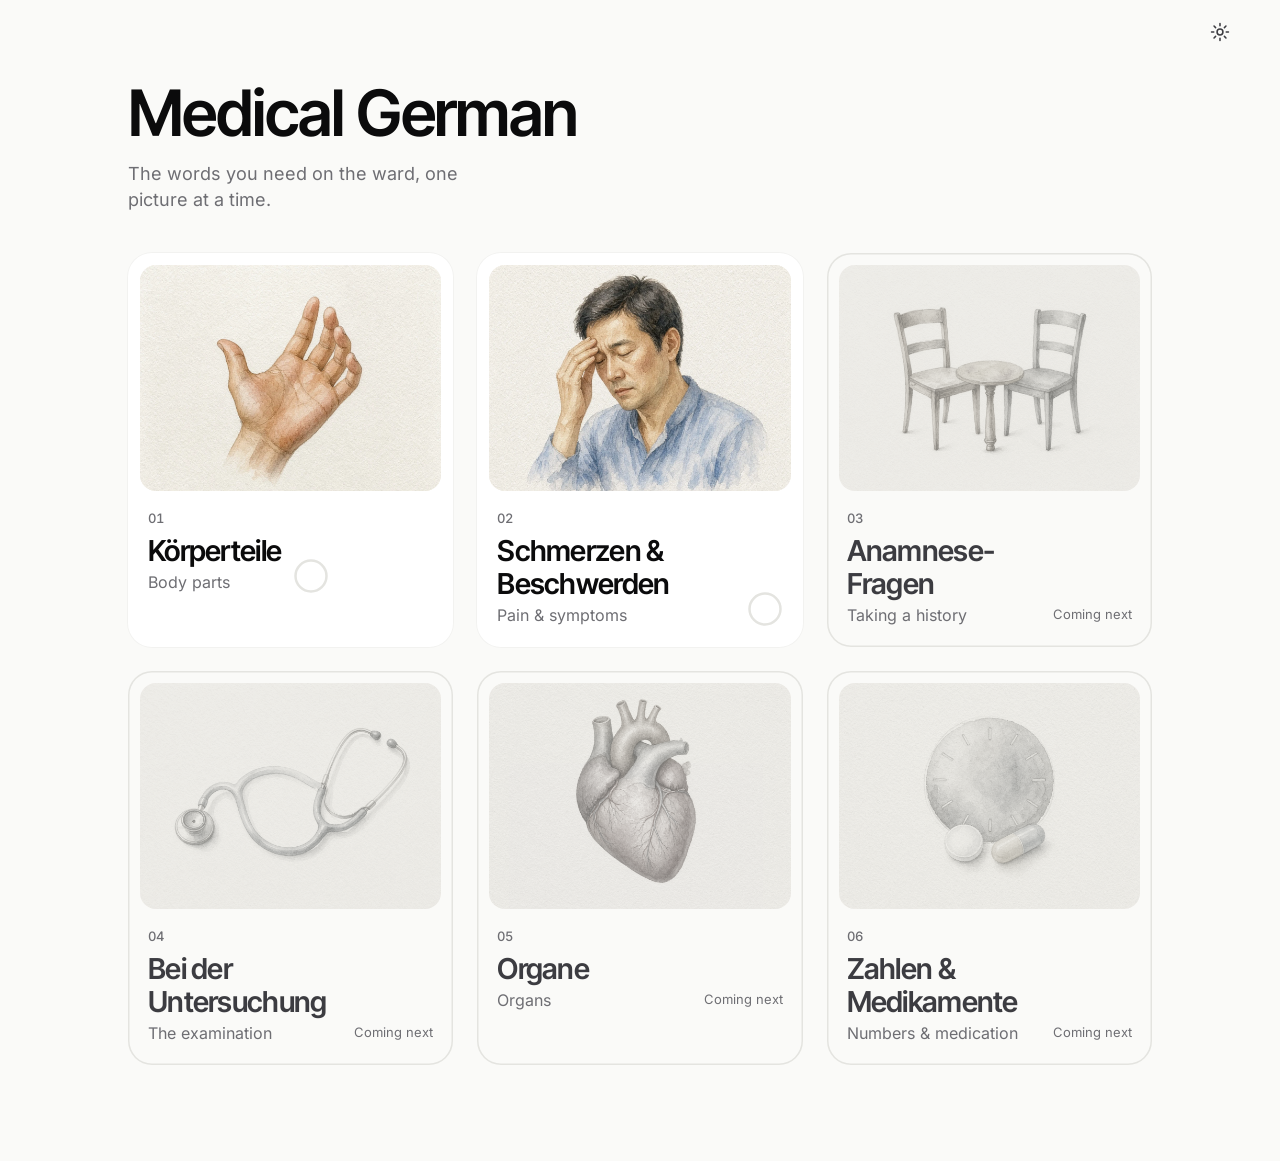
==== med-deutsch-standalone.html @ f3da3a1e "Medical German A1: Module 1 Körperteile + Module 2 Schmerzen & Beschwerden" ====
<!doctype html>
<html lang="en" data-theme="light">
<head>
<meta charset="utf-8">
<meta name="viewport" content="width=device-width, initial-scale=1, viewport-fit=cover">
<title>Medical German</title>
<meta name="description" content="Medical German A1: body parts and the first words on the ward.">
<meta name="theme-color" content="#FAFAF8">
<meta name="color-scheme" content="light dark">
<link rel="icon" type="image/png" sizes="32x32" href="[data-uri]">
<link rel="apple-touch-icon" href="[data-uri]">
<meta name="apple-mobile-web-app-capable" content="yes">
<meta name="apple-mobile-web-app-title" content="Med German">
<style>
/* Medical German A1 — design system (Apple × SpaceX × Tesla). Tokens per plan §5. */
@font-face{font-family:"Inter";src:url("[data-uri]") format("woff2");font-weight:100 900;font-style:normal;font-display:swap}
@font-face{font-family:"Inter Tight";src:url("[data-uri]") format("woff2");font-weight:100 900;font-style:normal;font-display:swap}

:root{
  --bg:#FAFAF8;--surface:#FFFFFF;--surface-2:#F2F2EF;--hairline:#E4E4E0;
  --ink-1:#0B0B0C;--ink-2:#3C3C41;--ink-3:#6E6E73;
  --accent:#0A5BFF;--accent-tint:rgba(10,91,255,.08);--accent-tint-2:rgba(10,91,255,.14);
  --ok:#12825A;--ok-tint:rgba(18,130,90,.10);--err:#C2372E;--err-tint:rgba(194,55,46,.09);
  --paper:#F6F3EC;
  --a-der:#3A6BC0;--a-das:#2F8A5B;--a-die:#C4463D;--a-pl:#B8862B;
  --shadow-sheet:0 1px 2px rgba(0,0,0,.04),0 8px 24px rgba(0,0,0,.04);
  --ease:cubic-bezier(.2,0,0,1);--ease-sheet:cubic-bezier(.32,.72,0,1);--ease-exit:cubic-bezier(.4,0,1,1);
  --spring:linear(0,.0094 1.1%,.0372 2.3%,.1475 4.8%,.5713 12.3%,.7714 16.7%,.8963 21.2%,.9634 25.4%,1.0018 30.1%,1.0176 35.2%,1.0141 43.8%,1.0018 60.7%,.9995 76.6%,1);
  --r-ctl:12px;--r-card:24px;--r-sheet:28px;
  --pad:24px;--maxw:1120px;--cardw:720px;
  --scale:1;
  --fs-dxl:calc(48px*var(--scale));--fs-dl:calc(40px*var(--scale));--fs-title:calc(28px*var(--scale));
  --fs-head:calc(21px*var(--scale));--fs-body:calc(17px*var(--scale));--fs-call:calc(15px*var(--scale));--fs-cap:calc(13px*var(--scale));
  color-scheme:light;
}
@media (min-width:768px){:root{--pad:48px;--fs-dxl:calc(72px*var(--scale));--fs-dl:calc(56px*var(--scale));--fs-title:calc(34px*var(--scale));--fs-head:calc(22px*var(--scale));--fs-body:calc(18px*var(--scale));--fs-call:calc(16px*var(--scale))}}
@media (min-width:1200px){:root{--fs-dxl:calc(88px*var(--scale));--fs-dl:calc(64px*var(--scale));--fs-title:calc(36px*var(--scale));--fs-head:calc(24px*var(--scale))}}

html[data-theme="dark"]{
  --bg:#000000;--surface:#0E0E10;--surface-2:#17171A;--hairline:#26262A;
  --ink-1:#F5F5F7;--ink-2:#C7C7CC;--ink-3:#8E8E93;
  --accent:#3D7DFF;--accent-tint:rgba(61,125,255,.16);--accent-tint-2:rgba(61,125,255,.24);
  --ok:#34C38A;--ok-tint:rgba(52,195,138,.18);--err:#FF6B61;--err-tint:rgba(255,107,97,.18);
  --a-der:#6F9BEA;--a-das:#4FB984;--a-die:#EE6F66;--a-pl:#DDB054;
  --shadow-sheet:none;color-scheme:dark;
}
html.teach{--scale:1.2}

*{box-sizing:border-box}
html,body{margin:0;height:100%}
body{background:var(--bg);color:var(--ink-1);font:400 var(--fs-body)/1.45 "Inter",system-ui,-apple-system,"Segoe UI",sans-serif;
  -webkit-font-smoothing:antialiased;-moz-osx-font-smoothing:grayscale;text-rendering:optimizeLegibility;
  -webkit-tap-highlight-color:transparent;overflow-x:hidden;transition:background-color .3s var(--ease),color .3s var(--ease)}
button,input{font:inherit;color:inherit}
button{cursor:pointer;background:none;border:0;padding:0;-webkit-user-select:none;user-select:none;touch-action:manipulation}
:focus{outline:none}
:focus-visible{outline:2px solid var(--accent);outline-offset:3px;border-radius:var(--r-ctl)}
.sr{position:absolute!important;width:1px;height:1px;overflow:hidden;clip:rect(0 0 0 0);white-space:nowrap}
.tnum{font-feature-settings:"tnum" 1}
.display{font-family:"Inter Tight","Inter",system-ui,sans-serif;font-weight:600;letter-spacing:-.025em}

/* ---------- App frame ---------- */
#app{min-height:100%;min-height:100dvh}
.view{min-height:100dvh;display:flex;flex-direction:column;animation:viewIn .42s var(--ease-sheet) both}
@keyframes viewIn{from{opacity:0;transform:translateY(8px)}to{opacity:1;transform:none}}
.bar{position:sticky;top:0;z-index:20;display:flex;align-items:center;gap:8px;height:64px;padding:0 max(12px,calc(var(--pad) - 12px));
  padding-top:env(safe-area-inset-top);box-sizing:content-box;background:color-mix(in srgb,var(--bg) 86%,transparent);
  -webkit-backdrop-filter:saturate(180%) blur(20px);backdrop-filter:saturate(180%) blur(20px)}
.bar .spacer{flex:1}
.bar-title{font-size:var(--fs-call);color:var(--ink-3);font-weight:500;white-space:nowrap;overflow:hidden;text-overflow:ellipsis}
.icon-btn{width:48px;height:48px;border-radius:50%;display:inline-grid;place-items:center;color:var(--ink-2);
  transition:background-color .2s var(--ease),transform .12s var(--ease),color .2s var(--ease)}
.icon-btn:hover{background:var(--surface-2);color:var(--ink-1)}
.icon-btn:active{transform:scale(.94)}
.icon-btn svg{width:22px;height:22px;stroke:currentColor;fill:none;stroke-width:1.7;stroke-linecap:round;stroke-linejoin:round}
.icon-btn:focus-visible{border-radius:50%}
.pill-flag{font-size:var(--fs-cap);font-weight:500;color:var(--accent);background:var(--accent-tint);border-radius:999px;padding:6px 12px;white-space:nowrap}
.wrap{width:100%;max-width:var(--maxw);margin:0 auto;padding:0 var(--pad)}
.hair{height:2px;background:var(--hairline);position:relative;overflow:hidden;width:100%}
.hair>i{position:absolute;inset:0 auto 0 0;background:var(--accent);width:0;transition:width .42s var(--ease-sheet)}
.press{transition:transform .12s var(--ease),background-color .2s var(--ease),box-shadow .2s var(--ease),color .2s var(--ease),opacity .2s var(--ease)}
.press:active{transform:scale(.97)}

/* ---------- Buttons ---------- */
.btn{min-height:52px;padding:0 22px;border-radius:var(--r-ctl);display:inline-flex;align-items:center;justify-content:center;gap:10px;
  font-weight:500;font-size:var(--fs-body);background:var(--surface-2);color:var(--ink-1)}
.btn:hover{background:color-mix(in srgb,var(--surface-2) 70%,var(--hairline))}
.btn.primary{background:var(--accent-tint);color:var(--accent)}
.btn.primary:hover{background:var(--accent-tint-2)}
.btn.block{width:100%}
.btn svg{width:18px;height:18px;stroke:currentColor;fill:none;stroke-width:1.8;stroke-linecap:round;stroke-linejoin:round}
.btn[disabled]{opacity:.4;pointer-events:none}
.link{color:var(--accent);font-weight:500}

/* ---------- Article dots ---------- */
.dot{display:inline-block;width:.22em;height:.22em;max-width:13px;max-height:13px;min-width:7px;min-height:7px;border-radius:50%;vertical-align:.2em;margin-right:.32em;background:var(--ink-3)}
.dot.der{background:var(--a-der)}.dot.das{background:var(--a-das)}.dot.die{background:var(--a-die)}.dot.pl{background:var(--a-pl)}
html.nodots .dot{display:none}
.art{color:var(--ink-2);font-weight:500}
.noun{color:var(--ink-1)}

/* ---------- Home ---------- */
.home-head{padding:16px 0 40px}
.home-head h1{font-size:var(--fs-dl);line-height:1.04;margin:0}
.home-head p{margin:14px 0 0;color:var(--ink-3);font-size:var(--fs-body);max-width:34ch}
.review{display:flex;align-items:center;gap:16px;width:100%;text-align:left;padding:20px 24px;border-radius:var(--r-card);background:var(--accent-tint);color:var(--ink-1);margin:0 0 32px}
.review:hover{background:var(--accent-tint-2)}
.review b{font-weight:600;font-size:var(--fs-head);display:block;letter-spacing:-.01em}
.review span{color:var(--ink-3);font-size:var(--fs-call)}
.review .go{margin-left:auto;color:var(--accent)}
.review .go svg{width:22px;height:22px;stroke:currentColor;fill:none;stroke-width:1.8;stroke-linecap:round;stroke-linejoin:round;display:block}
.tiles{display:grid;grid-template-columns:repeat(3,1fr);gap:24px;padding-bottom:96px}
.tile{position:relative;display:flex;flex-direction:column;text-align:left;background:var(--surface);border-radius:var(--r-card);padding:12px 12px 20px;
  transition:transform .2s var(--ease),background-color .2s var(--ease)}
html:not([data-theme="dark"]) .tile{box-shadow:0 0 0 1px rgba(0,0,0,.03)}
.tile.ready:hover{transform:translateY(-2px)}
.tile.ready:active{transform:scale(.985)}
.tile .thumb{border-radius:16px;overflow:hidden;background:var(--paper);aspect-ratio:4/3;position:relative}
.tile .thumb img{width:100%;height:100%;object-fit:cover;display:block;transition:transform .6s var(--ease)}
.tile.ready:hover .thumb img{transform:scale(1.02)}
.tile .meta{display:flex;align-items:flex-end;gap:12px;padding:18px 8px 0}
.tile .num{font-size:var(--fs-cap);color:var(--ink-3);font-weight:500;margin-bottom:6px;display:block}
.tile h2{font-size:calc(var(--fs-title)*.8);line-height:1.15;margin:0;font-weight:600}
.tile .en{color:var(--ink-3);font-size:var(--fs-call);margin-top:4px}
.tile .ring{margin-left:auto;flex:none}
.tile.soon{background:transparent;box-shadow:0 0 0 1.5px var(--hairline) inset!important;cursor:default}
.tile.soon .thumb{background:var(--paper)}
.tile.soon .thumb img{filter:grayscale(.85) contrast(.9);opacity:.55}
html[data-theme="dark"] .tile.soon .thumb img{opacity:.45}
.tile.soon h2{color:var(--ink-2)}
.tile.soon .next{margin-left:auto;font-size:var(--fs-cap);color:var(--ink-3);white-space:nowrap;margin-bottom:3px}
@media (max-width:1023px){.tiles{grid-template-columns:repeat(2,1fr)}}
@media (max-width:599px){
  .home-head{padding:4px 0 28px}
  .tiles{grid-template-columns:1fr;gap:12px}
  .tile{flex-direction:row;align-items:center;padding:10px;gap:4px;min-height:104px}
  .tile .thumb{width:112px;flex:none;border-radius:12px}
  .tile .meta{padding:0 8px 0 12px;flex:1;align-items:center}
  .tile h2{font-size:calc(21px*var(--scale))}
  .tile.soon .next{display:none}
}
.ring circle{fill:none;stroke-width:2.5}
.ring .trk{stroke:var(--hairline)}.ring .val{stroke:var(--accent);stroke-linecap:round;transition:stroke-dashoffset .8s var(--ease-sheet)}

/* ---------- Module page ---------- */
.mod-hero{display:grid;grid-template-columns:minmax(0,1.05fr) minmax(0,1fr);gap:56px;align-items:center;padding:8px 0 48px}
.mod-hero .plate{max-width:560px;width:100%}
.mod-hero h1{font-size:var(--fs-dl);line-height:1.04;margin:0}
.mod-hero .en{color:var(--ink-3);font-size:var(--fs-title);margin-top:6px;font-weight:400;letter-spacing:-.01em;line-height:1.2}
.mastery{display:flex;align-items:center;gap:14px;margin-top:32px;color:var(--ink-2);font-size:var(--fs-call)}
.mastery b{color:var(--ink-1);font-weight:600}
.modes{display:grid;grid-template-columns:1fr 1fr;gap:16px;padding-bottom:40px}
.mode{position:relative;text-align:left;min-height:168px;padding:28px;border-radius:var(--r-card);background:var(--surface-2);display:flex;flex-direction:column;justify-content:flex-end;gap:6px}
.mode:hover,.mode:focus-visible{background:var(--accent-tint)}
.mode:focus-visible{outline:2px solid var(--accent);outline-offset:0;border-radius:var(--r-card)}
.mode b{font-family:"Inter Tight","Inter",sans-serif;font-weight:600;letter-spacing:-.02em;font-size:var(--fs-title);line-height:1.1}
.mode span{color:var(--ink-3);font-size:var(--fs-call)}
.mode .arrow{position:absolute;top:24px;right:24px;color:var(--ink-3);transition:transform .3s var(--ease),color .2s}
.mode:hover .arrow{transform:translateX(3px);color:var(--accent)}
.mode .arrow svg{width:22px;height:22px;stroke:currentColor;fill:none;stroke-width:1.7;stroke-linecap:round;stroke-linejoin:round;display:block}
.mode .rec{position:absolute;top:30px;left:28px;width:8px;height:8px;border-radius:50%;background:var(--accent)}
.words{border-top:1px solid var(--hairline);margin-bottom:96px}
.words summary{list-style:none;display:flex;align-items:center;justify-content:space-between;min-height:64px;cursor:pointer;font-weight:500;color:var(--ink-2);border-radius:var(--r-ctl)}
.words summary::-webkit-details-marker{display:none}
.words summary svg{width:20px;height:20px;stroke:currentColor;fill:none;stroke-width:1.7;transition:transform .3s var(--ease)}
.words[open] summary svg{transform:rotate(180deg)}
.wl{display:grid;grid-template-columns:repeat(2,minmax(0,1fr));column-gap:48px;padding:4px 0 24px}
.wl a{display:grid;grid-template-columns:2.2em minmax(0,1fr) minmax(0,1.3fr);gap:8px;align-items:baseline;padding:12px 0;border-bottom:1px solid var(--hairline);color:inherit;text-decoration:none}
.wl a:hover .de{color:var(--accent)}
.wl .i{color:var(--ink-3);font-size:var(--fs-cap)}
.wl .e{color:var(--ink-3)}
.wl .de{font-weight:500;transition:color .2s}
.wl .de small{color:var(--ink-3);font-weight:400;font-size:var(--fs-call)}
.wl .m{display:inline-block;width:6px;height:6px;border-radius:50%;background:var(--ok);margin-left:8px;vertical-align:.15em}
@media (max-width:899px){.mod-hero{grid-template-columns:1fr;gap:28px;padding-top:0}.mod-hero .plate{max-width:none}.wl{grid-template-columns:1fr}}
@media (max-width:599px){.modes{grid-template-columns:1fr;gap:12px}.mode{min-height:128px;padding:24px}.mode .rec{top:26px;left:24px}}

/* ---------- Plate ---------- */
.plate{position:relative;aspect-ratio:4/3;background:var(--paper);border-radius:var(--r-card);overflow:hidden;isolation:isolate;width:100%}
.plate .vp{position:absolute;inset:0}
.plate img.art{position:absolute;max-width:none;display:block;opacity:0;-webkit-user-drag:none;user-select:none;pointer-events:none}
.plate img.art.on{opacity:1}
.plate img.art.fade{transition:opacity .15s linear}
.plate img.art.fadeblur{transition:opacity .4s var(--ease),filter .4s var(--ease);filter:blur(8px)}
.plate img.art.fadeblur.on{filter:blur(0)}
.plate canvas.gl{position:absolute;inset:0;width:100%;height:100%;display:block;z-index:1}
.plate .shimmer{position:absolute;inset:0;background:linear-gradient(100deg,transparent 30%,rgba(255,255,255,.45) 50%,transparent 70%) var(--paper);background-size:220% 100%;animation:shim 1.6s linear infinite;z-index:0}
@keyframes shim{to{background-position:-120% 0}}
.plate svg.spot{position:absolute;inset:0;width:100%;height:100%;z-index:2;pointer-events:none}
.spot .veil{opacity:0;transition:opacity .5s var(--ease)}
.spot .ringe{fill:none;stroke:var(--accent);stroke-width:2;opacity:0;transition:opacity .4s var(--ease)}
.spot .pulse{fill:none;stroke:var(--accent);stroke-width:2;opacity:0;transform-box:fill-box;transform-origin:center}
.spot.on .veil{opacity:1}.spot.on .ringe{opacity:.95}
.spot.on .pulse{animation:pulse 1.1s var(--ease) .1s 1 both}
@keyframes pulse{0%{opacity:.6;transform:scale(1)}100%{opacity:0;transform:scale(1.7)}}
html[data-theme="dark"] .spot .ringe,html[data-theme="dark"] .spot .pulse{stroke:#0A5BFF}

/* ---------- Stage (Anschauen + Üben) ---------- */
.stage-wrap{flex:1;display:flex;flex-direction:column;width:100%;max-width:var(--cardw);margin:0 auto;padding:12px var(--pad) 40px}
.stage{display:flex;flex-direction:column;gap:0}
.stage .plate{margin-bottom:32px}
.prompt-en{font-size:var(--fs-title);line-height:1.15;font-weight:500;letter-spacing:-.015em;margin:0}
.prompt-hint{color:var(--ink-3);font-size:var(--fs-call);margin-top:6px}
.instr{color:var(--ink-3);font-size:var(--fs-call);margin:0 0 10px}
.de-big{font-size:var(--fs-dxl);line-height:1.02;margin:0}
.de-l{font-size:var(--fs-dl);line-height:1.05;margin:0}
.pl-line{font-size:var(--fs-head);color:var(--ink-2);margin-top:10px}
.reveal-zone{margin-top:24px;min-height:120px}
.reveal-btn{min-height:52px;padding:0 24px;border-radius:999px;background:var(--surface-2);font-weight:500;color:var(--ink-2)}
.reveal-btn:hover{background:var(--accent-tint);color:var(--accent)}
.de-block{animation:focusPull .24s var(--ease) both}
@keyframes focusPull{from{opacity:0;transform:translateY(8px);filter:blur(6px)}to{opacity:1;transform:none;filter:blur(0)}}
.ex{margin-top:28px;font-size:var(--fs-body)}
.ex .en{color:var(--ink-3);margin-top:2px}
.trap{margin-top:16px;color:var(--ink-3);font-size:var(--fs-call);max-width:52ch}
.lat{margin-top:10px;color:var(--ink-3);font-size:var(--fs-call)}
.lat i{font-style:normal;letter-spacing:.01em}
.browse-nav{display:flex;justify-content:space-between;align-items:center;margin-top:auto;padding-top:32px}
.browse-nav .count{color:var(--ink-3);font-size:var(--fs-cap)}
.nav-btn{width:56px;height:56px;border-radius:50%;background:var(--surface-2);display:grid;place-items:center;color:var(--ink-2)}
.nav-btn:hover{background:var(--accent-tint);color:var(--accent)}
.nav-btn[disabled]{opacity:.3;pointer-events:none}
.nav-btn svg{width:22px;height:22px;stroke:currentColor;fill:none;stroke-width:1.8;stroke-linecap:round;stroke-linejoin:round}
.end-card{flex:1;display:flex;flex-direction:column;justify-content:center;gap:12px;padding:48px 0}
.end-card h2{font-size:var(--fs-dl);margin:0;line-height:1.05}
.end-card p{color:var(--ink-3);margin:0 0 28px}
.end-card .row{display:flex;gap:12px;flex-wrap:wrap}

@media (min-width:1000px) and (min-aspect-ratio:5/4){
  .stage-wrap.wide{max-width:1320px}
  .stage-wrap.wide .stage{flex:1;display:grid;grid-template-columns:minmax(0,1.35fr) minmax(0,1fr);gap:72px;align-items:center;align-content:center}
  .stage-wrap.wide .stage>.plate{margin-bottom:0;width:min(100%,calc((100dvh - 230px)*4/3));justify-self:end}
  .stage-wrap.wide .side{min-width:0}
  .stage-wrap.wide .browse-nav{width:100%;padding-top:24px}
}

/* ---------- Options & feedback ---------- */
.answer{margin-top:28px}
.opts{display:grid;grid-template-columns:1fr;gap:10px}
@media (min-width:600px){.opts.grid2{grid-template-columns:repeat(2,minmax(0,1fr))}}
.opts .opt{min-width:0}
.opt{position:relative;min-height:60px;text-align:left;padding:14px 20px;border-radius:var(--r-ctl);box-shadow:inset 0 0 0 1.5px var(--hairline);
  font-size:var(--fs-head);line-height:1.25;display:flex;align-items:center;gap:12px;animation:optIn .32s var(--ease) backwards}
@keyframes optIn{from{opacity:0;transform:translateY(6px)}to{opacity:1;transform:none}}
.opt:hover{background:var(--surface-2)}
.opt.sel{background:var(--accent-tint);box-shadow:inset 0 0 0 1.5px var(--accent)}
.opt.ok{background:var(--ok-tint);box-shadow:inset 0 0 0 1.5px var(--ok)}
.opt.bad{background:var(--err-tint);box-shadow:inset 0 0 0 1.5px var(--err)}
.opt.dim{opacity:.45!important}
.opt .chk{margin-left:auto;width:22px;height:22px;flex:none}
.opt .chk path{fill:none;stroke:var(--ok);stroke-width:2.2;stroke-linecap:round;stroke-linejoin:round;stroke-dasharray:24;stroke-dashoffset:24;animation:chk .24s var(--ease) .05s forwards}
@keyframes chk{to{stroke-dashoffset:0}}
.opts.locked .opt{pointer-events:none}
.shake{animation:shake .26s linear}
@keyframes shake{0%,100%{transform:none}20%{transform:translateX(-4px)}40%{transform:translateX(4px)}60%{transform:translateX(-4px)}80%{transform:translateX(4px)}}
.art3{display:grid;grid-template-columns:repeat(3,1fr);gap:12px}
.art3 .opt{justify-content:center;font-family:"Inter Tight","Inter",sans-serif;font-weight:600;font-size:calc(var(--fs-head)*1.15);min-height:72px;text-align:center}
.art3 .opt .dot{margin-right:.4em}
.imgopts{display:grid;grid-template-columns:1fr 1fr;gap:12px}
.imgopt{padding:6px;border-radius:calc(var(--r-card) - 4px);box-shadow:inset 0 0 0 1.5px var(--hairline);animation:optIn .32s var(--ease) backwards}
.imgopt .plate{border-radius:16px}
.imgopt:hover{background:var(--surface-2)}
.imgopt.ok{background:var(--ok-tint);box-shadow:inset 0 0 0 2px var(--ok)}
.imgopt.bad{background:var(--err-tint);box-shadow:inset 0 0 0 2px var(--err)}
.imgopt.dim{opacity:.45!important}
.feedback{margin-top:18px;min-height:28px;font-size:var(--fs-call);color:var(--ink-2)}
.feedback .fb-de{font-size:var(--fs-head);color:var(--ink-1);font-weight:500;margin-bottom:6px}
.feedback .fb-de.ok{color:var(--ok)}
.feedback .fb-note{color:var(--ink-3)}
.feedback .fb-rule{color:var(--ink-3);margin-top:6px}
.cont{margin-top:20px}
.input-row{display:flex;gap:10px;align-items:stretch}
.tin{flex:1;min-width:0;min-height:64px;padding:0 20px;border-radius:var(--r-ctl);border:0;background:var(--surface);box-shadow:inset 0 0 0 1.5px var(--hairline);
  font-size:var(--fs-head);font-family:"Inter Tight","Inter",sans-serif;font-weight:500;letter-spacing:-.01em;transition:box-shadow .2s var(--ease),background-color .2s}
.tin:focus{box-shadow:inset 0 0 0 1.5px var(--accent)}
.tin.ok{background:var(--ok-tint);box-shadow:inset 0 0 0 1.5px var(--ok)}
.tin.bad{background:var(--err-tint);box-shadow:inset 0 0 0 1.5px var(--err)}
.tin.almost{background:var(--surface-2);box-shadow:inset 0 0 0 1.5px var(--ink-3)}
.uml{display:flex;gap:8px;margin-top:10px}
.uml button{min-width:52px;height:44px;border-radius:999px;background:var(--surface-2);font-size:var(--fs-body);font-weight:500;color:var(--ink-2)}
.uml button:hover{background:var(--accent-tint);color:var(--accent)}
.sent{font-size:var(--fs-title);line-height:1.3;font-weight:500;letter-spacing:-.01em}
.sent .gap{display:inline-block;min-width:3.2em;border-bottom:2px solid var(--ink-3);margin:0 .12em;text-align:center;color:var(--accent);transition:color .2s}
.sent .gap.ok{color:var(--ok);border-color:var(--ok)}.sent .gap.bad{color:var(--err);border-color:var(--err)}
.sent-en{color:var(--ink-3);margin-top:8px;font-size:var(--fs-body)}
.tiles-line{min-height:72px;display:flex;flex-wrap:wrap;gap:8px;align-content:flex-start;padding:10px;border-radius:var(--r-ctl);box-shadow:inset 0 0 0 1.5px var(--hairline);transition:background-color .2s,box-shadow .2s}
.tiles-line.ok{background:var(--ok-tint);box-shadow:inset 0 0 0 1.5px var(--ok)}
.tiles-line.bad{background:var(--err-tint);box-shadow:inset 0 0 0 1.5px var(--err)}
.bank{display:flex;flex-wrap:wrap;gap:8px;margin-top:14px;min-height:52px}
.wt{min-height:48px;padding:0 18px;border-radius:999px;background:var(--surface-2);font-size:var(--fs-head);font-weight:500;letter-spacing:-.01em;
  animation:tileIn .35s var(--spring) both}
@keyframes tileIn{from{transform:scale(.86);opacity:0}to{transform:none;opacity:1}}
.wt:hover{background:var(--accent-tint);color:var(--accent)}
.wt.ghost{visibility:hidden}
.tiles-line .wt{background:var(--surface)}
html[data-theme="dark"] .tiles-line .wt{background:var(--surface-2)}
.actions{display:flex;gap:10px;margin-top:20px;flex-wrap:wrap}
.selfrate{display:grid;grid-template-columns:1fr 1fr;gap:10px;margin-top:24px}

/* ---------- Body map ---------- */
.maps{display:flex;gap:20px;justify-content:center;align-items:flex-start}
.map{position:relative;flex:1;max-width:340px;background:var(--paper);border-radius:var(--r-card);overflow:hidden;touch-action:manipulation;cursor:crosshair}
.map.land{max-width:none}
.map img{display:block;width:100%;height:auto;-webkit-user-drag:none;user-select:none;pointer-events:none}
.map svg{position:absolute;inset:0;width:100%;height:100%;pointer-events:none}
.map .tap{fill:none;stroke:var(--ink-1);stroke-width:2;opacity:.9}
.map .tap-dot{fill:var(--ink-1)}
.map .hit-ok{fill:rgba(18,130,90,.16);stroke:#12825A;stroke-width:2}
.map .hit-bad{fill:rgba(194,55,46,.14);stroke:#C2372E;stroke-width:2}
.map .hit-target{fill:rgba(18,130,90,.16);stroke:#12825A;stroke-width:2;stroke-dasharray:5 4}
.map .lead{stroke:#12825A;stroke-width:2;stroke-dasharray:3 4}
.map .reg-draw{animation:regIn .3s var(--ease) both}
@keyframes regIn{from{opacity:0}to{opacity:1}}
.map-switch{display:flex;justify-content:center;margin-bottom:14px}
.map-cap{position:absolute;left:0;right:0;bottom:10px;text-align:center;font-size:var(--fs-cap);color:#6E6E73;pointer-events:none}
.stage-wrap.mapmode{max-width:900px}
@media (min-width:1000px) and (min-aspect-ratio:5/4){
  .stage-wrap.wide.mapmode{max-width:1400px}
  .stage-wrap.wide.mapmode .stage{grid-template-columns:minmax(0,1.8fr) minmax(0,1fr);gap:56px}
  .stage-wrap.wide.mapmode .maps{max-height:calc(100dvh - 200px)}
  .stage-wrap.wide.mapmode .map{max-width:calc((100dvh - 190px)*.75)}
  .stage-wrap.wide.mapmode .map.land{max-width:none}
}

/* ---------- Segmented control ---------- */
.seg{position:relative;display:inline-grid;grid-auto-flow:column;grid-auto-columns:1fr;background:var(--surface-2);border-radius:999px;padding:4px;isolation:isolate}
.seg button{position:relative;z-index:1;min-height:44px;padding:0 20px;border-radius:999px;font-weight:500;font-size:var(--fs-call);color:var(--ink-2);white-space:nowrap;transition:color .25s var(--ease)}
.seg button[aria-pressed="true"]{color:var(--ink-1)}
.seg .thumbp{position:absolute;z-index:0;top:4px;bottom:4px;left:4px;border-radius:999px;background:var(--surface);box-shadow:0 1px 2px rgba(0,0,0,.06),0 2px 8px rgba(0,0,0,.05);transition:transform .35s var(--spring),width .35s var(--spring)}
html[data-theme="dark"] .seg .thumbp{background:#2C2C31;box-shadow:none}
.seg.block{display:grid;width:100%}

/* ---------- Setup / sheets ---------- */
.sheet-page{flex:1;width:100%;max-width:640px;margin:0 auto;padding:8px var(--pad) 64px}
.sheet-page h1{font-size:var(--fs-dl);line-height:1.04;margin:0 0 8px}
.sheet-page .sub{color:var(--ink-3);margin:0 0 40px}
.field{margin-bottom:32px}
.field>label,.field>.lab{display:block;font-weight:500;margin-bottom:12px;color:var(--ink-1)}
.typelist{display:grid;gap:8px}
.typelist button{min-height:56px;text-align:left;padding:0 18px;border-radius:var(--r-ctl);box-shadow:inset 0 0 0 1.5px var(--hairline);display:flex;align-items:center;gap:12px}
.typelist button:hover{background:var(--surface-2)}
.typelist button[aria-pressed="true"]{background:var(--accent-tint);box-shadow:inset 0 0 0 1.5px var(--accent)}
.typelist button span{color:var(--ink-3);font-size:var(--fs-call);margin-left:auto;text-align:right}
.set-row{display:flex;align-items:center;justify-content:space-between;gap:16px;min-height:64px;border-bottom:1px solid var(--hairline)}
.set-row .t{font-weight:500}.set-row .d{color:var(--ink-3);font-size:var(--fs-call);margin-top:2px;max-width:42ch}
.switch{position:relative;width:52px;height:32px;border-radius:999px;background:var(--hairline);flex:none;transition:background-color .25s var(--ease)}
.switch::after{content:"";position:absolute;top:3px;left:3px;width:26px;height:26px;border-radius:50%;background:#fff;box-shadow:0 1px 3px rgba(0,0,0,.2);transition:transform .35s var(--spring)}
.switch[aria-checked="true"]{background:var(--accent)}
.switch[aria-checked="true"]::after{transform:translateX(20px)}
.set-group{margin:40px 0 0}
.set-group h2{font-size:var(--fs-cap);font-weight:600;color:var(--ink-3);letter-spacing:.04em;text-transform:uppercase;margin:0 0 4px}
.btnrow{display:flex;gap:10px;flex-wrap:wrap;margin-top:16px}
.btn.danger{color:var(--err)}
.mistakes{margin-top:8px}
.mistakes li{padding:10px 0;border-bottom:1px solid var(--hairline);list-style:none;display:flex;justify-content:space-between;gap:16px}
.mistakes ul{padding:0;margin:0}
.mistakes .e{color:var(--ink-3)}
.confirm{margin-top:16px;padding:20px;border-radius:var(--r-card);background:var(--err-tint)}
.confirm p{margin:0 0 14px}

/* ---------- Summary ---------- */
.sum{flex:1;width:100%;max-width:640px;margin:0 auto;padding:24px var(--pad) 64px}
.sum .big{font-size:calc(var(--fs-dxl)*1.25);line-height:1;margin:24px 0 4px}
.sum .big small{font-size:.42em;color:var(--ink-3);font-weight:500;letter-spacing:-.01em}
.sum .cap{color:var(--ink-3);margin:0 0 40px}
.sum h2{font-size:var(--fs-call);font-weight:500;color:var(--ink-3);margin:0 0 8px}
.sum ul{list-style:none;padding:0;margin:0 0 32px}
.sum li{display:flex;justify-content:space-between;gap:16px;padding:14px 0;border-bottom:1px solid var(--hairline)}
.sum li .e{color:var(--ink-3)}
.sum .nextrev{color:var(--ink-2);margin:0 0 32px}
.sum .row{display:flex;gap:12px;flex-wrap:wrap}

/* ---------- Toast ---------- */
#toast{position:fixed;left:50%;bottom:calc(24px + env(safe-area-inset-bottom));transform:translate(-50%,20px);opacity:0;pointer-events:none;z-index:100;
  background:var(--ink-1);color:var(--bg);padding:12px 18px;border-radius:999px;font-size:var(--fs-call);font-weight:500;transition:opacity .3s var(--ease),transform .4s var(--ease-sheet);display:flex;gap:14px;align-items:center}
#toast.on{opacity:1;transform:translate(-50%,0);pointer-events:auto}
#toast button{color:inherit;font-weight:600;text-decoration:underline;text-underline-offset:3px}

/* ---------- Reduced motion ---------- */
@media (prefers-reduced-motion:reduce){
  *,*::before,*::after{animation-duration:.15s!important;animation-delay:0s!important;transition-duration:.15s!important}
  .view{animation-name:fadeOnly}.de-block{animation-name:fadeOnly}.opt,.imgopt,.wt{animation-name:fadeOnly}
  .shake{animation:none!important}.spot.on .pulse{animation:none!important}
  .tile.ready:hover{transform:none}.tile.ready:hover .thumb img{transform:none}
  .press:active,.icon-btn:active,.tile.ready:active{transform:none}
}
html.rm *,html.rm *::before,html.rm *::after{animation-duration:.15s!important;animation-delay:0s!important;transition-duration:.15s!important}
html.rm .view,html.rm .de-block,html.rm .opt,html.rm .imgopt,html.rm .wt{animation-name:fadeOnly}
html.rm .shake{animation:none!important}html.rm .spot.on .pulse{animation:none!important}
@keyframes fadeOnly{from{opacity:0}to{opacity:1}}
::view-transition-old(root),::view-transition-new(root){animation-duration:.32s;animation-timing-function:var(--ease)}

@media (max-width:599px){.typelist button{min-height:64px;flex-direction:column;align-items:flex-start;justify-content:center;gap:2px;padding:10px 18px}.typelist button span{margin-left:0;text-align:left}}

/* ---------- Term pairs (type 11) ---------- */
.stage-wrap.pairsmode{max-width:820px}
.stage-wrap.wide.pairsmode .stage{display:flex;flex-direction:column;justify-content:center}
.pairs{display:grid;grid-template-columns:1fr 1fr;gap:12px 16px}
.pcol{display:grid;grid-auto-rows:minmax(64px,auto);gap:10px}
.opt.pc{min-height:64px;padding:12px 16px}
.opt.pc .pcl{flex:1 1 auto;min-width:0;overflow-wrap:normal;hyphens:manual}
.opt.pc .art{white-space:nowrap}
.opt.pc .term{font-style:italic;font-family:"Inter Tight","Inter",sans-serif}
.opt.pc.ok{pointer-events:none}
.opt.pc .chk{width:18px;height:18px}
@media (max-width:599px){.pairs{gap:10px 10px}.opt.pc{padding:10px 12px;font-size:calc(var(--fs-head)*.88)}}

</style>
<script>
/* theme before first paint (no flash) */
(function(){try{var s=JSON.parse(localStorage.getItem('medA1.v1')||'{}').settings||{};var d=s.theme==='dark'||((!s.theme||s.theme==='system')&&matchMedia('(prefers-color-scheme: dark)').matches);document.documentElement.setAttribute('data-theme',d?'dark':'light');}catch(e){}})();
</script>
</head>
<body>
<div id="app"></div>
<div id="toast" role="status" aria-live="polite"></div>
<noscript><p style="padding:48px;font:17px system-ui">This app needs JavaScript.</p></noscript>
<script>window.MEDA1_ASSETS={"A1.field.png": "[data-uri]", "A1.line.png": "[data-uri]", "A1.webp": "[data-uri]", "A2.field.png": "[data-uri]", "A2.line.png": "[data-uri]", "A2.webp": "[data-uri]", "A3.field.png": "[data-uri]", "A3.line.png": "[data-uri]", "A3.webp": "[data-uri]", "A4.field.png": "[data-uri]", "A4.line.png": "[data-uri]", "A4.webp": "[data-uri]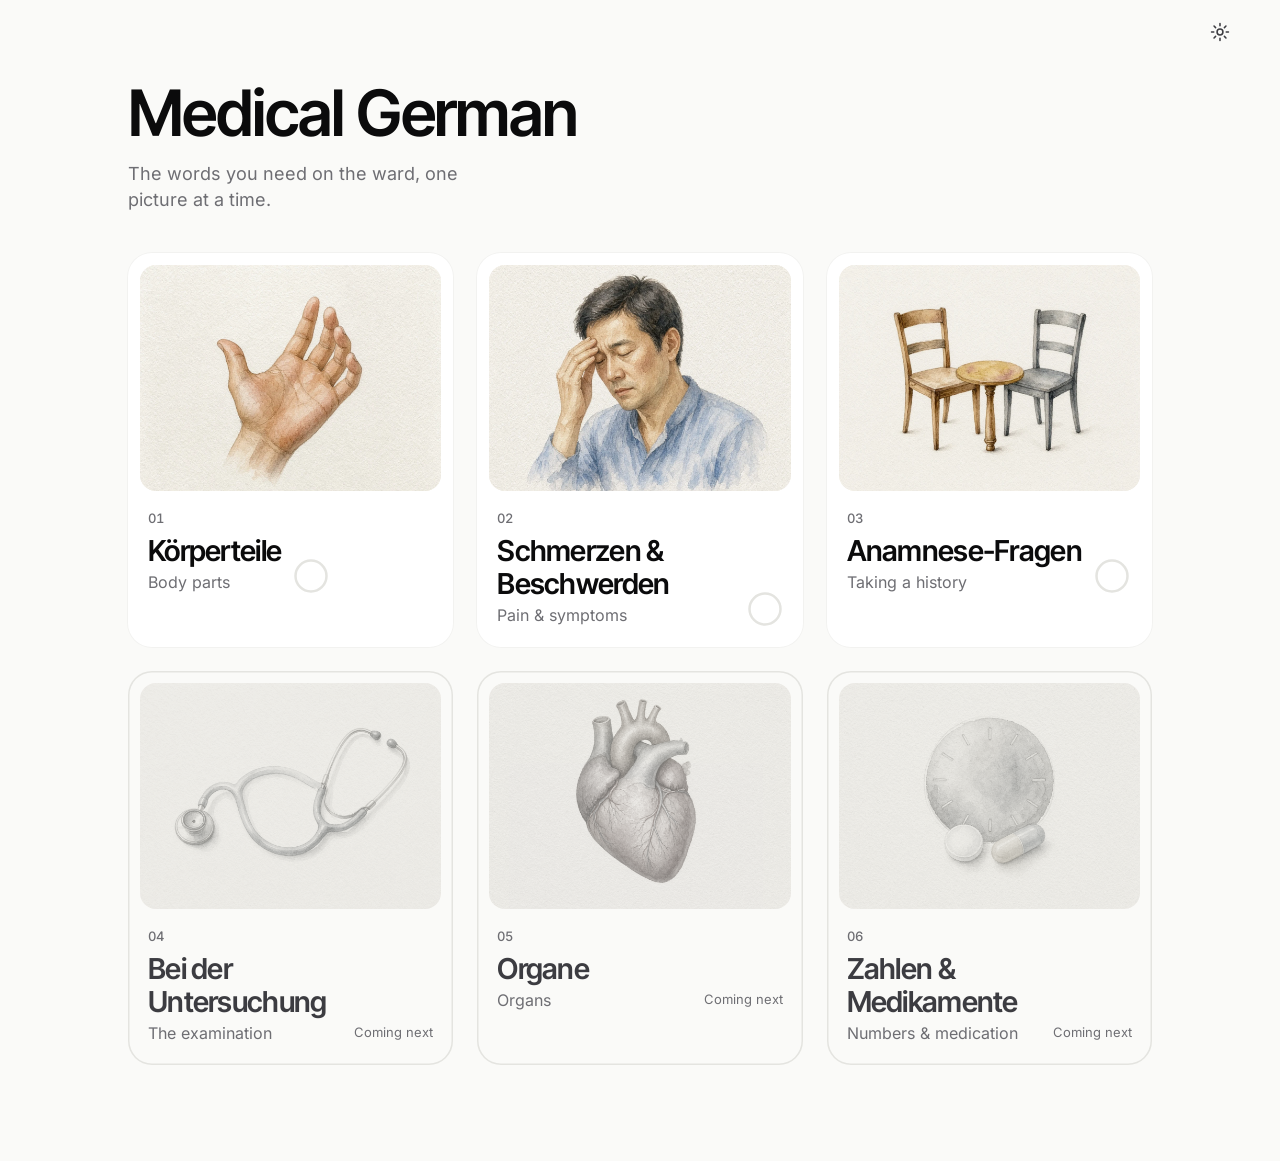
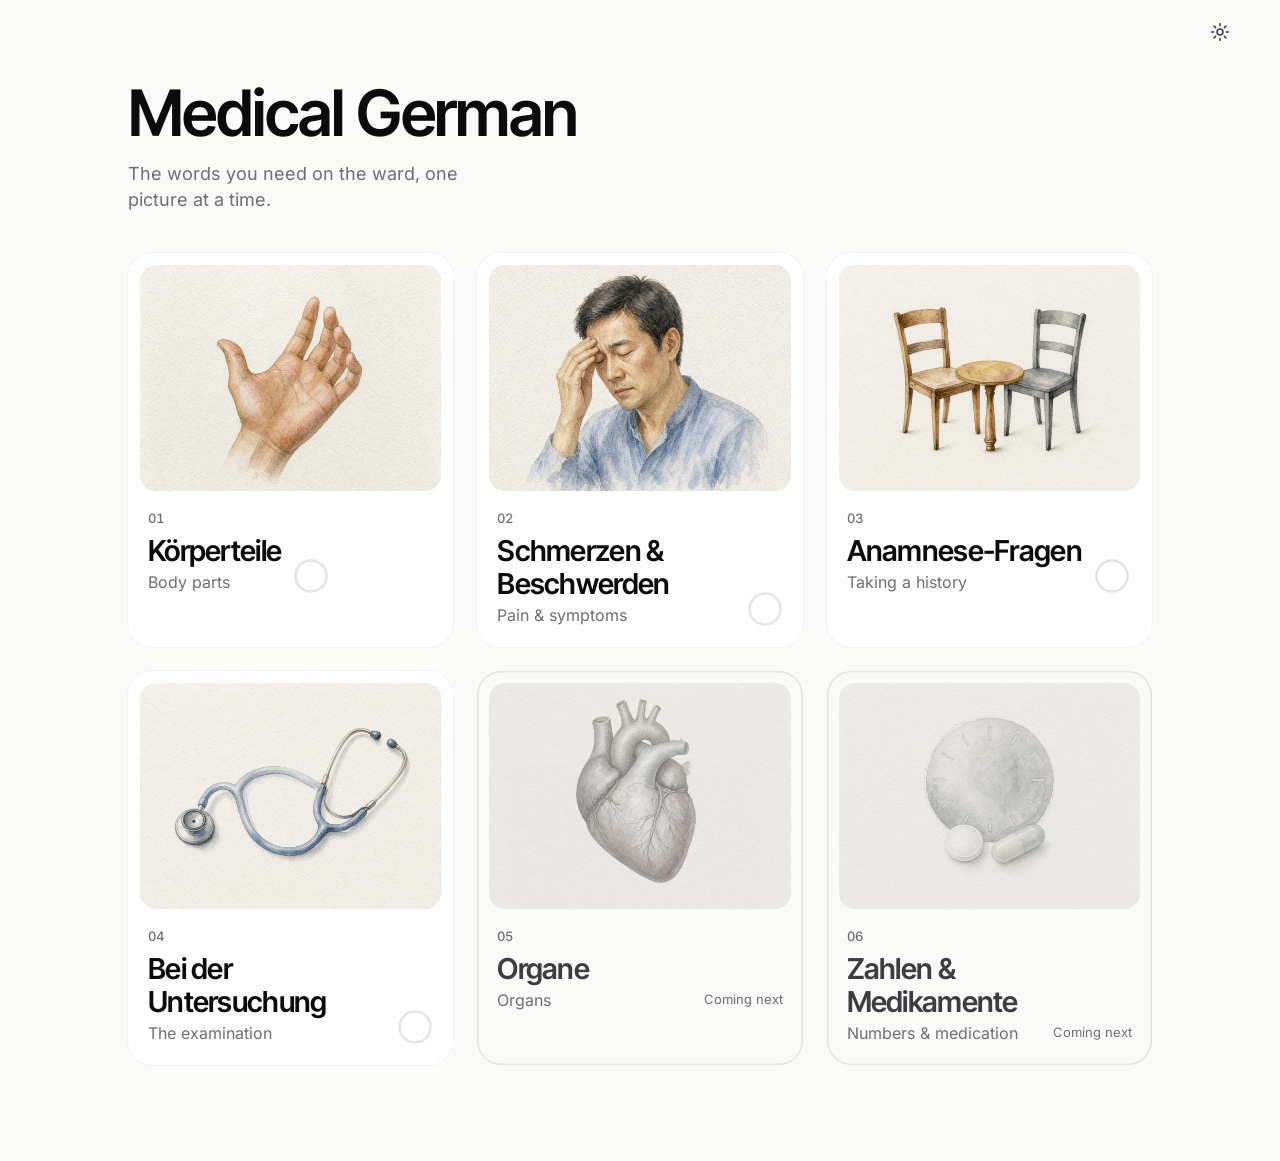
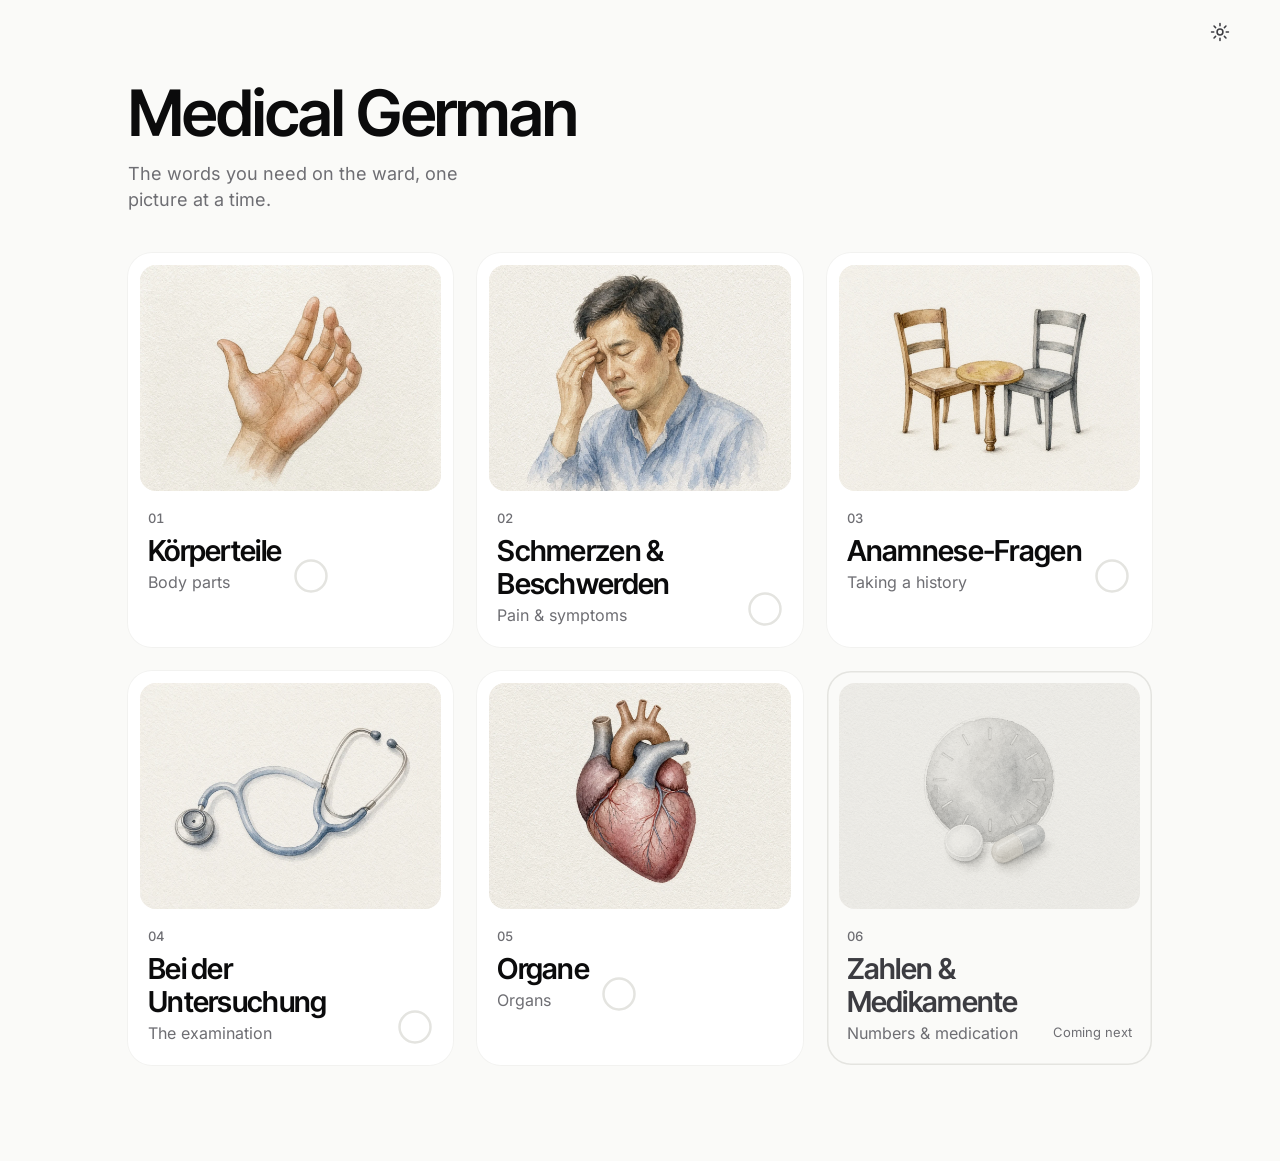
